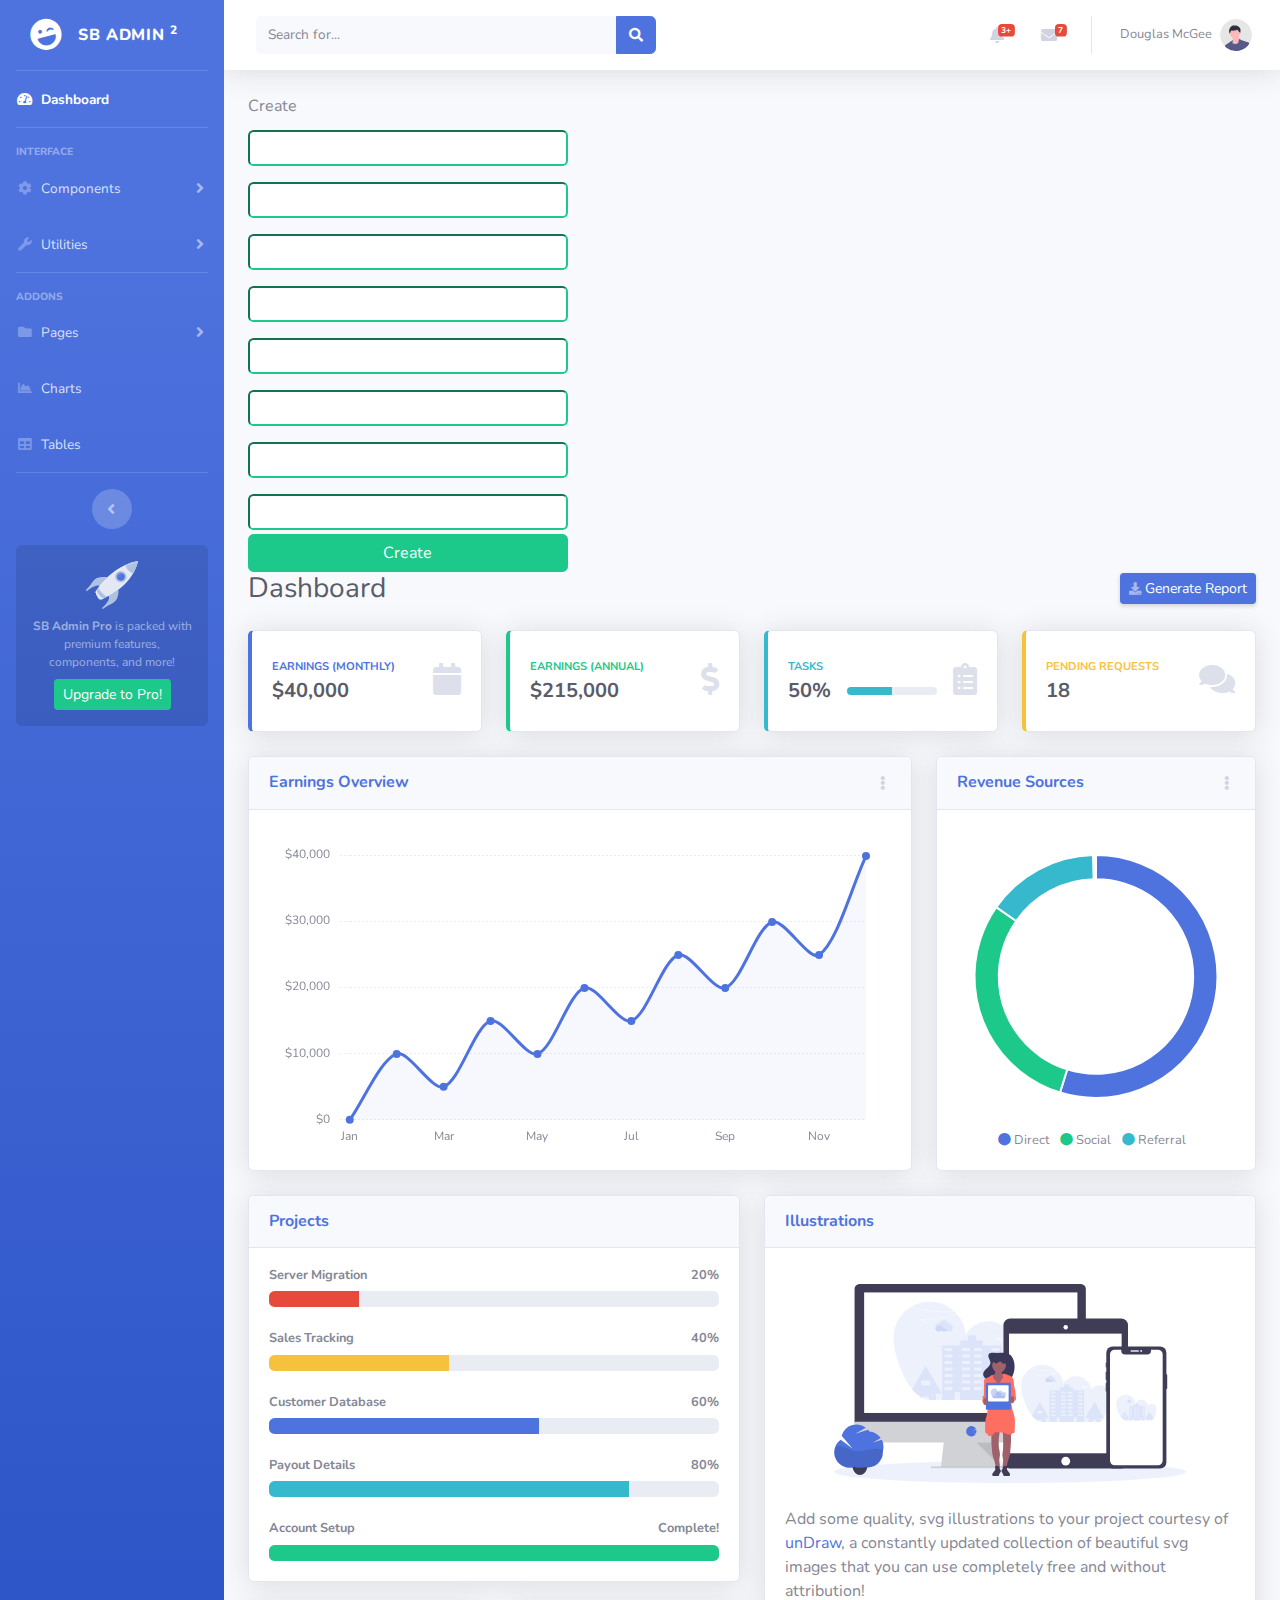
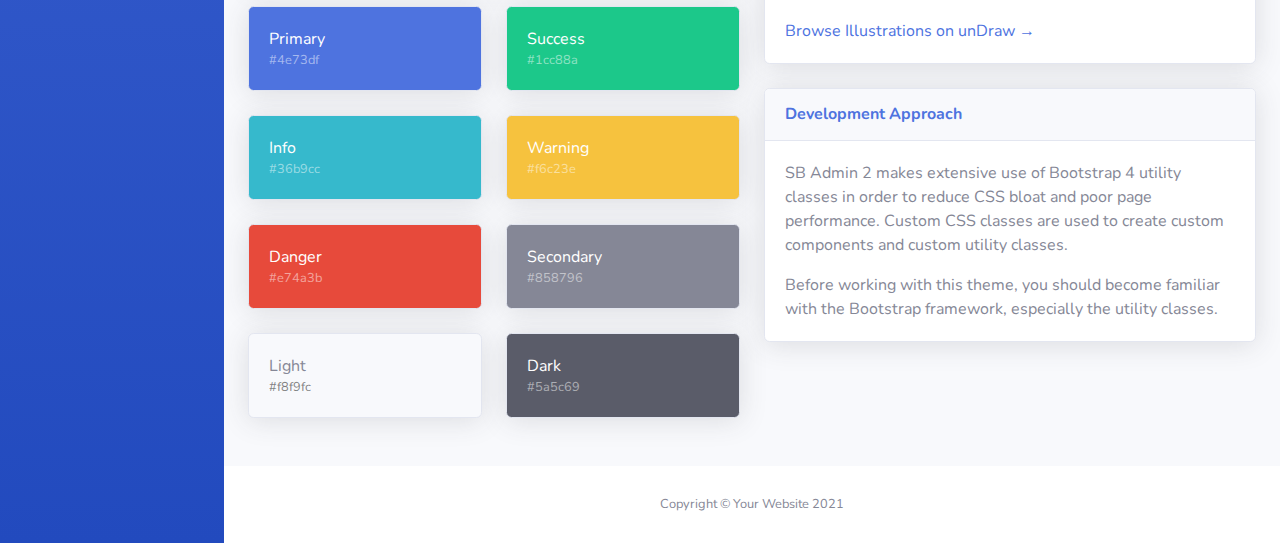
==== admin panel/index.html @ 1e3c400e "Admin Panel" ====
<!DOCTYPE html>
<html lang="en">

<head>

    <meta charset="utf-8">
    <meta http-equiv="X-UA-Compatible" content="IE=edge">
    <meta name="viewport" content="width=device-width, initial-scale=1, shrink-to-fit=no">
    <meta name="description" content="">
    <meta name="author" content="">

    <title>SB Admin 2 - Dashboard</title>

    <!-- Custom fonts for this template-->
    <link href="vendor/fontawesome-free/css/all.min.css" rel="stylesheet" type="text/css">
    <link
        href="https://fonts.googleapis.com/css?family=Nunito:200,200i,300,300i,400,400i,600,600i,700,700i,800,800i,900,900i"
        rel="stylesheet">

    <!-- Custom styles for this template-->
    <link href="css/sb-admin-2.min.css" rel="stylesheet">

</head>

<body id="page-top">

    <!-- Page Wrapper -->
    <div id="wrapper">

        <!-- Sidebar -->
        <ul class="navbar-nav bg-gradient-primary sidebar sidebar-dark accordion" id="accordionSidebar">

            <!-- Sidebar - Brand -->
            <a class="sidebar-brand d-flex align-items-center justify-content-center" href="index.html">
                <div class="sidebar-brand-icon rotate-n-15">
                    <i class="fas fa-laugh-wink"></i>
                </div>
                <div class="sidebar-brand-text mx-3">SB Admin <sup>2</sup></div>
            </a>

            <!-- Divider -->
            <hr class="sidebar-divider my-0">

            <!-- Nav Item - Dashboard -->
            <li class="nav-item active">
                <a class="nav-link" href="index.html">
                    <i class="fas fa-fw fa-tachometer-alt"></i>
                    <span>Dashboard</span></a>
            </li>

            <!-- Divider -->
            <hr class="sidebar-divider">

            <!-- Heading -->
            <div class="sidebar-heading">
                Interface
            </div>

            <!-- Nav Item - Pages Collapse Menu -->
            <li class="nav-item">
                <a class="nav-link collapsed" href="#" data-toggle="collapse" data-target="#collapseTwo"
                    aria-expanded="true" aria-controls="collapseTwo">
                    <i class="fas fa-fw fa-cog"></i>
                    <span>Components</span>
                </a>
                <div id="collapseTwo" class="collapse" aria-labelledby="headingTwo" data-parent="#accordionSidebar">
                    <div class="bg-white py-2 collapse-inner rounded">
                        <h6 class="collapse-header">Custom Components:</h6>
                        <a class="collapse-item" href="buttons.html">Buttons</a>
                        <a class="collapse-item" href="cards.html">Cards</a>
                    </div>
                </div>
            </li>

            <!-- Nav Item - Utilities Collapse Menu -->
            <li class="nav-item">
                <a class="nav-link collapsed" href="#" data-toggle="collapse" data-target="#collapseUtilities"
                    aria-expanded="true" aria-controls="collapseUtilities">
                    <i class="fas fa-fw fa-wrench"></i>
                    <span>Utilities</span>
                </a>
                <div id="collapseUtilities" class="collapse" aria-labelledby="headingUtilities"
                    data-parent="#accordionSidebar">
                    <div class="bg-white py-2 collapse-inner rounded">
                        <h6 class="collapse-header">Custom Utilities:</h6>
                        <a class="collapse-item" href="utilities-color.html">Colors</a>
                        <a class="collapse-item" href="utilities-border.html">Borders</a>
                        <a class="collapse-item" href="utilities-animation.html">Animations</a>
                        <a class="collapse-item" href="utilities-other.html">Other</a>
                    </div>
                </div>
            </li>

            <!-- Divider -->
            <hr class="sidebar-divider">

            <!-- Heading -->
            <div class="sidebar-heading">
                Addons
            </div>

            <!-- Nav Item - Pages Collapse Menu -->
            <li class="nav-item">
                <a class="nav-link collapsed" href="#" data-toggle="collapse" data-target="#collapsePages"
                    aria-expanded="true" aria-controls="collapsePages">
                    <i class="fas fa-fw fa-folder"></i>
                    <span>Pages</span>
                </a>
                <div id="collapsePages" class="collapse" aria-labelledby="headingPages" data-parent="#accordionSidebar">
                    <div class="bg-white py-2 collapse-inner rounded">
                        <h6 class="collapse-header">Login Screens:</h6>
                        <a class="collapse-item" href="login.html">Login</a>
                        <a class="collapse-item" href="register.html">Register</a>
                        <a class="collapse-item" href="forgot-password.html">Forgot Password</a>
                        <div class="collapse-divider"></div>
                        <h6 class="collapse-header">Other Pages:</h6>
                        <a class="collapse-item" href="404.html">404 Page</a>
                        <a class="collapse-item" href="blank.html">Blank Page</a>
                    </div>
                </div>
            </li>

            <!-- Nav Item - Charts -->
            <li class="nav-item">
                <a class="nav-link" href="charts.html">
                    <i class="fas fa-fw fa-chart-area"></i>
                    <span>Charts</span></a>
            </li>

            <!-- Nav Item - Tables -->
            <li class="nav-item">
                <a class="nav-link" href="tables.html">
                    <i class="fas fa-fw fa-table"></i>
                    <span>Tables</span></a>
            </li>

            <!-- Divider -->
            <hr class="sidebar-divider d-none d-md-block">

            <!-- Sidebar Toggler (Sidebar) -->
            <div class="text-center d-none d-md-inline">
                <button class="rounded-circle border-0" id="sidebarToggle"></button>
            </div>

            <!-- Sidebar Message -->
            <div class="sidebar-card d-none d-lg-flex">
                <img class="sidebar-card-illustration mb-2" src="img/undraw_rocket.svg" alt="...">
                <p class="text-center mb-2"><strong>SB Admin Pro</strong> is packed with premium features, components, and more!</p>
                <a class="btn btn-success btn-sm" href="https://startbootstrap.com/theme/sb-admin-pro">Upgrade to Pro!</a>
            </div>

        </ul>
        <!-- End of Sidebar -->

        <!-- Content Wrapper -->
        <div id="content-wrapper" class="d-flex flex-column">

            <!-- Main Content -->
            <div id="content">

                <!-- Topbar -->
                <nav class="navbar navbar-expand navbar-light bg-white topbar mb-4 static-top shadow">

                    <!-- Sidebar Toggle (Topbar) -->
                    <button id="sidebarToggleTop" class="btn btn-link d-md-none rounded-circle mr-3">
                        <i class="fa fa-bars"></i>
                    </button>

                    <!-- Topbar Search -->
                    <form
                        class="d-none d-sm-inline-block form-inline mr-auto ml-md-3 my-2 my-md-0 mw-100 navbar-search">
                        <div class="input-group">
                            <input type="text" class="form-control bg-light border-0 small" placeholder="Search for..."
                                aria-label="Search" aria-describedby="basic-addon2">
                            <div class="input-group-append">
                                <button class="btn btn-primary" type="button">
                                    <i class="fas fa-search fa-sm"></i>
                                </button>
                            </div>
                        </div>
                    </form>

                    <!-- Topbar Navbar -->
                    <ul class="navbar-nav ml-auto">

                        <!-- Nav Item - Search Dropdown (Visible Only XS) -->
                        <li class="nav-item dropdown no-arrow d-sm-none">
                            <a class="nav-link dropdown-toggle" href="#" id="searchDropdown" role="button"
                                data-toggle="dropdown" aria-haspopup="true" aria-expanded="false">
                                <i class="fas fa-search fa-fw"></i>
                            </a>
                            <!-- Dropdown - Messages -->
                            <div class="dropdown-menu dropdown-menu-right p-3 shadow animated--grow-in"
                                aria-labelledby="searchDropdown">
                                <form class="form-inline mr-auto w-100 navbar-search">
                                    <div class="input-group">
                                        <input type="text" class="form-control bg-light border-0 small"
                                            placeholder="Search for..." aria-label="Search"
                                            aria-describedby="basic-addon2">
                                        <div class="input-group-append">
                                            <button class="btn btn-primary" type="button">
                                                <i class="fas fa-search fa-sm"></i>
                                            </button>
                                        </div>
                                    </div>
                                </form>
                            </div>
                        </li>

                        <!-- Nav Item - Alerts -->
                        <li class="nav-item dropdown no-arrow mx-1">
                            <a class="nav-link dropdown-toggle" href="#" id="alertsDropdown" role="button"
                                data-toggle="dropdown" aria-haspopup="true" aria-expanded="false">
                                <i class="fas fa-bell fa-fw"></i>
                                <!-- Counter - Alerts -->
                                <span class="badge badge-danger badge-counter">3+</span>
                            </a>
                            <!-- Dropdown - Alerts -->
                            <div class="dropdown-list dropdown-menu dropdown-menu-right shadow animated--grow-in"
                                aria-labelledby="alertsDropdown">
                                <h6 class="dropdown-header">
                                    Alerts Center
                                </h6>
                                <a class="dropdown-item d-flex align-items-center" href="#">
                                    <div class="mr-3">
                                        <div class="icon-circle bg-primary">
                                            <i class="fas fa-file-alt text-white"></i>
                                        </div>
                                    </div>
                                    <div>
                                        <div class="small text-gray-500">December 12, 2019</div>
                                        <span class="font-weight-bold">A new monthly report is ready to download!</span>
                                    </div>
                                </a>
                                <a class="dropdown-item d-flex align-items-center" href="#">
                                    <div class="mr-3">
                                        <div class="icon-circle bg-success">
                                            <i class="fas fa-donate text-white"></i>
                                        </div>
                                    </div>
                                    <div>
                                        <div class="small text-gray-500">December 7, 2019</div>
                                        $290.29 has been deposited into your account!
                                    </div>
                                </a>
                                <a class="dropdown-item d-flex align-items-center" href="#">
                                    <div class="mr-3">
                                        <div class="icon-circle bg-warning">
                                            <i class="fas fa-exclamation-triangle text-white"></i>
                                        </div>
                                    </div>
                                    <div>
                                        <div class="small text-gray-500">December 2, 2019</div>
                                        Spending Alert: We've noticed unusually high spending for your account.
                                    </div>
                                </a>
                                <a class="dropdown-item text-center small text-gray-500" href="#">Show All Alerts</a>
                            </div>
                        </li>

                        <!-- Nav Item - Messages -->
                        <li class="nav-item dropdown no-arrow mx-1">
                            <a class="nav-link dropdown-toggle" href="#" id="messagesDropdown" role="button"
                                data-toggle="dropdown" aria-haspopup="true" aria-expanded="false">
                                <i class="fas fa-envelope fa-fw"></i>
                                <!-- Counter - Messages -->
                                <span class="badge badge-danger badge-counter">7</span>
                            </a>
                            <!-- Dropdown - Messages -->
                            <div class="dropdown-list dropdown-menu dropdown-menu-right shadow animated--grow-in"
                                aria-labelledby="messagesDropdown">
                                <h6 class="dropdown-header">
                                    Message Center
                                </h6>
                                <a class="dropdown-item d-flex align-items-center" href="#">
                                    <div class="dropdown-list-image mr-3">
                                        <img class="rounded-circle" src="img/undraw_profile_1.svg"
                                            alt="...">
                                        <div class="status-indicator bg-success"></div>
                                    </div>
                                    <div class="font-weight-bold">
                                        <div class="text-truncate">Hi there! I am wondering if you can help me with a
                                            problem I've been having.</div>
                                        <div class="small text-gray-500">Emily Fowler · 58m</div>
                                    </div>
                                </a>
                                <a class="dropdown-item d-flex align-items-center" href="#">
                                    <div class="dropdown-list-image mr-3">
                                        <img class="rounded-circle" src="img/undraw_profile_2.svg"
                                            alt="...">
                                        <div class="status-indicator"></div>
                                    </div>
                                    <div>
                                        <div class="text-truncate">I have the photos that you ordered last month, how
                                            would you like them sent to you?</div>
                                        <div class="small text-gray-500">Jae Chun · 1d</div>
                                    </div>
                                </a>
                                <a class="dropdown-item d-flex align-items-center" href="#">
                                    <div class="dropdown-list-image mr-3">
                                        <img class="rounded-circle" src="img/undraw_profile_3.svg"
                                            alt="...">
                                        <div class="status-indicator bg-warning"></div>
                                    </div>
                                    <div>
                                        <div class="text-truncate">Last month's report looks great, I am very happy with
                                            the progress so far, keep up the good work!</div>
                                        <div class="small text-gray-500">Morgan Alvarez · 2d</div>
                                    </div>
                                </a>
                                <a class="dropdown-item d-flex align-items-center" href="#">
                                    <div class="dropdown-list-image mr-3">
                                        <img class="rounded-circle" src="https://source.unsplash.com/Mv9hjnEUHR4/60x60"
                                            alt="...">
                                        <div class="status-indicator bg-success"></div>
                                    </div>
                                    <div>
                                        <div class="text-truncate">Am I a good boy? The reason I ask is because someone
                                            told me that people say this to all dogs, even if they aren't good...</div>
                                        <div class="small text-gray-500">Chicken the Dog · 2w</div>
                                    </div>
                                </a>
                                <a class="dropdown-item text-center small text-gray-500" href="#">Read More Messages</a>
                            </div>
                        </li>

                        <div class="topbar-divider d-none d-sm-block"></div>

                        <!-- Nav Item - User Information -->
                        <li class="nav-item dropdown no-arrow">
                            <a class="nav-link dropdown-toggle" href="#" id="userDropdown" role="button"
                                data-toggle="dropdown" aria-haspopup="true" aria-expanded="false">
                                <span class="mr-2 d-none d-lg-inline text-gray-600 small">Douglas McGee</span>
                                <img class="img-profile rounded-circle"
                                    src="img/undraw_profile.svg">
                            </a>
                            <!-- Dropdown - User Information -->
                            <div class="dropdown-menu dropdown-menu-right shadow animated--grow-in"
                                aria-labelledby="userDropdown">
                                <a class="dropdown-item" href="#">
                                    <i class="fas fa-user fa-sm fa-fw mr-2 text-gray-400"></i>
                                    Profile
                                </a>
                                <a class="dropdown-item" href="#">
                                    <i class="fas fa-cogs fa-sm fa-fw mr-2 text-gray-400"></i>
                                    Settings
                                </a>
                                <a class="dropdown-item" href="#">
                                    <i class="fas fa-list fa-sm fa-fw mr-2 text-gray-400"></i>
                                    Activity Log
                                </a>
                                <div class="dropdown-divider"></div>
                                <a class="dropdown-item" href="#" data-toggle="modal" data-target="#logoutModal">
                                    <i class="fas fa-sign-out-alt fa-sm fa-fw mr-2 text-gray-400"></i>
                                    Logout
                                </a>
                            </div>
                        </li>

                    </ul>

                </nav>
                <!-- End of Topbar -->

                <!-- Begin Page Content -->
                <div class="container-fluid">
<!--     
                    CRUD Create Start -->
                    <div class="row">
                        <div class="col-12">Create</div>
                        <div class="col-lg-4 col-md-6 col-sm-10 col-xs-12 d-flex flex-column">
                            <label for="" ></label>
                            <input type="text" id="" class="my-1 px-2 py-1 rounded border-success">
                            <label for="" ></label>
                            <input type="text" id="" class="my-1 px-2 py-1 rounded border-success">
                            <label for="" ></label>
                            <input type="text" id="" class="my-1 px-2 py-1 rounded border-success">
                            <label for="" ></label>
                            <input type="text" id="" class="my-1 px-2 py-1 rounded border-success">
                            <label for="" ></label>
                            <input type="text" id="" class="my-1 px-2 py-1 rounded border-success">
                            <label for="" ></label>
                            <input type="text" id="" class="my-1 px-2 py-1 rounded border-success">
                            <label for="" ></label>
                            <input type="text" id="" class="my-1 px-2 py-1 rounded border-success">
                            <label for="" ></label>
                            <input type="text" id="" class="my-1 px-2 py-1 rounded border-success">
                            <button class="btn btn-success" id="create-btn">Create</button>
                        </div>
                    </div>


                    <!-- Page Heading -->
                    <div class="d-sm-flex align-items-center justify-content-between mb-4">
                        <h1 class="h3 mb-0 text-gray-800">Dashboard</h1>
                        <a href="#" class="d-none d-sm-inline-block btn btn-sm btn-primary shadow-sm"><i
                                class="fas fa-download fa-sm text-white-50"></i> Generate Report</a>
                    </div>

                    <!-- Content Row -->
                    <div class="row">

                        <!-- Earnings (Monthly) Card Example -->
                        <div class="col-xl-3 col-md-6 mb-4">
                            <div class="card border-left-primary shadow h-100 py-2">
                                <div class="card-body">
                                    <div class="row no-gutters align-items-center">
                                        <div class="col mr-2">
                                            <div class="text-xs font-weight-bold text-primary text-uppercase mb-1">
                                                Earnings (Monthly)</div>
                                            <div class="h5 mb-0 font-weight-bold text-gray-800">$40,000</div>
                                        </div>
                                        <div class="col-auto">
                                            <i class="fas fa-calendar fa-2x text-gray-300"></i>
                                        </div>
                                    </div>
                                </div>
                            </div>
                        </div>

                        <!-- Earnings (Monthly) Card Example -->
                        <div class="col-xl-3 col-md-6 mb-4">
                            <div class="card border-left-success shadow h-100 py-2">
                                <div class="card-body">
                                    <div class="row no-gutters align-items-center">
                                        <div class="col mr-2">
                                            <div class="text-xs font-weight-bold text-success text-uppercase mb-1">
                                                Earnings (Annual)</div>
                                            <div class="h5 mb-0 font-weight-bold text-gray-800">$215,000</div>
                                        </div>
                                        <div class="col-auto">
                                            <i class="fas fa-dollar-sign fa-2x text-gray-300"></i>
                                        </div>
                                    </div>
                                </div>
                            </div>
                        </div>

                        <!-- Earnings (Monthly) Card Example -->
                        <div class="col-xl-3 col-md-6 mb-4">
                            <div class="card border-left-info shadow h-100 py-2">
                                <div class="card-body">
                                    <div class="row no-gutters align-items-center">
                                        <div class="col mr-2">
                                            <div class="text-xs font-weight-bold text-info text-uppercase mb-1">Tasks
                                            </div>
                                            <div class="row no-gutters align-items-center">
                                                <div class="col-auto">
                                                    <div class="h5 mb-0 mr-3 font-weight-bold text-gray-800">50%</div>
                                                </div>
                                                <div class="col">
                                                    <div class="progress progress-sm mr-2">
                                                        <div class="progress-bar bg-info" role="progressbar"
                                                            style="width: 50%" aria-valuenow="50" aria-valuemin="0"
                                                            aria-valuemax="100"></div>
                                                    </div>
                                                </div>
                                            </div>
                                        </div>
                                        <div class="col-auto">
                                            <i class="fas fa-clipboard-list fa-2x text-gray-300"></i>
                                        </div>
                                    </div>
                                </div>
                            </div>
                        </div>

                        <!-- Pending Requests Card Example -->
                        <div class="col-xl-3 col-md-6 mb-4">
                            <div class="card border-left-warning shadow h-100 py-2">
                                <div class="card-body">
                                    <div class="row no-gutters align-items-center">
                                        <div class="col mr-2">
                                            <div class="text-xs font-weight-bold text-warning text-uppercase mb-1">
                                                Pending Requests</div>
                                            <div class="h5 mb-0 font-weight-bold text-gray-800">18</div>
                                        </div>
                                        <div class="col-auto">
                                            <i class="fas fa-comments fa-2x text-gray-300"></i>
                                        </div>
                                    </div>
                                </div>
                            </div>
                        </div>
                    </div>

                    <!-- Content Row -->

                    <div class="row">

                        <!-- Area Chart -->
                        <div class="col-xl-8 col-lg-7">
                            <div class="card shadow mb-4">
                                <!-- Card Header - Dropdown -->
                                <div
                                    class="card-header py-3 d-flex flex-row align-items-center justify-content-between">
                                    <h6 class="m-0 font-weight-bold text-primary">Earnings Overview</h6>
                                    <div class="dropdown no-arrow">
                                        <a class="dropdown-toggle" href="#" role="button" id="dropdownMenuLink"
                                            data-toggle="dropdown" aria-haspopup="true" aria-expanded="false">
                                            <i class="fas fa-ellipsis-v fa-sm fa-fw text-gray-400"></i>
                                        </a>
                                        <div class="dropdown-menu dropdown-menu-right shadow animated--fade-in"
                                            aria-labelledby="dropdownMenuLink">
                                            <div class="dropdown-header">Dropdown Header:</div>
                                            <a class="dropdown-item" href="#">Action</a>
                                            <a class="dropdown-item" href="#">Another action</a>
                                            <div class="dropdown-divider"></div>
                                            <a class="dropdown-item" href="#">Something else here</a>
                                        </div>
                                    </div>
                                </div>
                                <!-- Card Body -->
                                <div class="card-body">
                                    <div class="chart-area">
                                        <canvas id="myAreaChart"></canvas>
                                    </div>
                                </div>
                            </div>
                        </div>

                        <!-- Pie Chart -->
                        <div class="col-xl-4 col-lg-5">
                            <div class="card shadow mb-4">
                                <!-- Card Header - Dropdown -->
                                <div
                                    class="card-header py-3 d-flex flex-row align-items-center justify-content-between">
                                    <h6 class="m-0 font-weight-bold text-primary">Revenue Sources</h6>
                                    <div class="dropdown no-arrow">
                                        <a class="dropdown-toggle" href="#" role="button" id="dropdownMenuLink"
                                            data-toggle="dropdown" aria-haspopup="true" aria-expanded="false">
                                            <i class="fas fa-ellipsis-v fa-sm fa-fw text-gray-400"></i>
                                        </a>
                                        <div class="dropdown-menu dropdown-menu-right shadow animated--fade-in"
                                            aria-labelledby="dropdownMenuLink">
                                            <div class="dropdown-header">Dropdown Header:</div>
                                            <a class="dropdown-item" href="#">Action</a>
                                            <a class="dropdown-item" href="#">Another action</a>
                                            <div class="dropdown-divider"></div>
                                            <a class="dropdown-item" href="#">Something else here</a>
                                        </div>
                                    </div>
                                </div>
                                <!-- Card Body -->
                                <div class="card-body">
                                    <div class="chart-pie pt-4 pb-2">
                                        <canvas id="myPieChart"></canvas>
                                    </div>
                                    <div class="mt-4 text-center small">
                                        <span class="mr-2">
                                            <i class="fas fa-circle text-primary"></i> Direct
                                        </span>
                                        <span class="mr-2">
                                            <i class="fas fa-circle text-success"></i> Social
                                        </span>
                                        <span class="mr-2">
                                            <i class="fas fa-circle text-info"></i> Referral
                                        </span>
                                    </div>
                                </div>
                            </div>
                        </div>
                    </div>

                    <!-- Content Row -->
                    <div class="row">

                        <!-- Content Column -->
                        <div class="col-lg-6 mb-4">

                            <!-- Project Card Example -->
                            <div class="card shadow mb-4">
                                <div class="card-header py-3">
                                    <h6 class="m-0 font-weight-bold text-primary">Projects</h6>
                                </div>
                                <div class="card-body">
                                    <h4 class="small font-weight-bold">Server Migration <span
                                            class="float-right">20%</span></h4>
                                    <div class="progress mb-4">
                                        <div class="progress-bar bg-danger" role="progressbar" style="width: 20%"
                                            aria-valuenow="20" aria-valuemin="0" aria-valuemax="100"></div>
                                    </div>
                                    <h4 class="small font-weight-bold">Sales Tracking <span
                                            class="float-right">40%</span></h4>
                                    <div class="progress mb-4">
                                        <div class="progress-bar bg-warning" role="progressbar" style="width: 40%"
                                            aria-valuenow="40" aria-valuemin="0" aria-valuemax="100"></div>
                                    </div>
                                    <h4 class="small font-weight-bold">Customer Database <span
                                            class="float-right">60%</span></h4>
                                    <div class="progress mb-4">
                                        <div class="progress-bar" role="progressbar" style="width: 60%"
                                            aria-valuenow="60" aria-valuemin="0" aria-valuemax="100"></div>
                                    </div>
                                    <h4 class="small font-weight-bold">Payout Details <span
                                            class="float-right">80%</span></h4>
                                    <div class="progress mb-4">
                                        <div class="progress-bar bg-info" role="progressbar" style="width: 80%"
                                            aria-valuenow="80" aria-valuemin="0" aria-valuemax="100"></div>
                                    </div>
                                    <h4 class="small font-weight-bold">Account Setup <span
                                            class="float-right">Complete!</span></h4>
                                    <div class="progress">
                                        <div class="progress-bar bg-success" role="progressbar" style="width: 100%"
                                            aria-valuenow="100" aria-valuemin="0" aria-valuemax="100"></div>
                                    </div>
                                </div>
                            </div>

                            <!-- Color System -->
                            <div class="row">
                                <div class="col-lg-6 mb-4">
                                    <div class="card bg-primary text-white shadow">
                                        <div class="card-body">
                                            Primary
                                            <div class="text-white-50 small">#4e73df</div>
                                        </div>
                                    </div>
                                </div>
                                <div class="col-lg-6 mb-4">
                                    <div class="card bg-success text-white shadow">
                                        <div class="card-body">
                                            Success
                                            <div class="text-white-50 small">#1cc88a</div>
                                        </div>
                                    </div>
                                </div>
                                <div class="col-lg-6 mb-4">
                                    <div class="card bg-info text-white shadow">
                                        <div class="card-body">
                                            Info
                                            <div class="text-white-50 small">#36b9cc</div>
                                        </div>
                                    </div>
                                </div>
                                <div class="col-lg-6 mb-4">
                                    <div class="card bg-warning text-white shadow">
                                        <div class="card-body">
                                            Warning
                                            <div class="text-white-50 small">#f6c23e</div>
                                        </div>
                                    </div>
                                </div>
                                <div class="col-lg-6 mb-4">
                                    <div class="card bg-danger text-white shadow">
                                        <div class="card-body">
                                            Danger
                                            <div class="text-white-50 small">#e74a3b</div>
                                        </div>
                                    </div>
                                </div>
                                <div class="col-lg-6 mb-4">
                                    <div class="card bg-secondary text-white shadow">
                                        <div class="card-body">
                                            Secondary
                                            <div class="text-white-50 small">#858796</div>
                                        </div>
                                    </div>
                                </div>
                                <div class="col-lg-6 mb-4">
                                    <div class="card bg-light text-black shadow">
                                        <div class="card-body">
                                            Light
                                            <div class="text-black-50 small">#f8f9fc</div>
                                        </div>
                                    </div>
                                </div>
                                <div class="col-lg-6 mb-4">
                                    <div class="card bg-dark text-white shadow">
                                        <div class="card-body">
                                            Dark
                                            <div class="text-white-50 small">#5a5c69</div>
                                        </div>
                                    </div>
                                </div>
                            </div>

                        </div>

                        <div class="col-lg-6 mb-4">

                            <!-- Illustrations -->
                            <div class="card shadow mb-4">
                                <div class="card-header py-3">
                                    <h6 class="m-0 font-weight-bold text-primary">Illustrations</h6>
                                </div>
                                <div class="card-body">
                                    <div class="text-center">
                                        <img class="img-fluid px-3 px-sm-4 mt-3 mb-4" style="width: 25rem;"
                                            src="img/undraw_posting_photo.svg" alt="...">
                                    </div>
                                    <p>Add some quality, svg illustrations to your project courtesy of <a
                                            target="_blank" rel="nofollow" href="https://undraw.co/">unDraw</a>, a
                                        constantly updated collection of beautiful svg images that you can use
                                        completely free and without attribution!</p>
                                    <a target="_blank" rel="nofollow" href="https://undraw.co/">Browse Illustrations on
                                        unDraw &rarr;</a>
                                </div>
                            </div>

                            <!-- Approach -->
                            <div class="card shadow mb-4">
                                <div class="card-header py-3">
                                    <h6 class="m-0 font-weight-bold text-primary">Development Approach</h6>
                                </div>
                                <div class="card-body">
                                    <p>SB Admin 2 makes extensive use of Bootstrap 4 utility classes in order to reduce
                                        CSS bloat and poor page performance. Custom CSS classes are used to create
                                        custom components and custom utility classes.</p>
                                    <p class="mb-0">Before working with this theme, you should become familiar with the
                                        Bootstrap framework, especially the utility classes.</p>
                                </div>
                            </div>

                        </div>
                    </div>

                </div>
                <!-- /.container-fluid -->

            </div>
            <!-- End of Main Content -->

            <!-- Footer -->
            <footer class="sticky-footer bg-white">
                <div class="container my-auto">
                    <div class="copyright text-center my-auto">
                        <span>Copyright &copy; Your Website 2021</span>
                    </div>
                </div>
            </footer>
            <!-- End of Footer -->

        </div>
        <!-- End of Content Wrapper -->

    </div>
    <!-- End of Page Wrapper -->

    <!-- Scroll to Top Button-->
    <a class="scroll-to-top rounded" href="#page-top">
        <i class="fas fa-angle-up"></i>
    </a>

    <!-- Logout Modal-->
    <div class="modal fade" id="logoutModal" tabindex="-1" role="dialog" aria-labelledby="exampleModalLabel"
        aria-hidden="true">
        <div class="modal-dialog" role="document">
            <div class="modal-content">
                <div class="modal-header">
                    <h5 class="modal-title" id="exampleModalLabel">Ready to Leave?</h5>
                    <button class="close" type="button" data-dismiss="modal" aria-label="Close">
                        <span aria-hidden="true">×</span>
                    </button>
                </div>
                <div class="modal-body">Select "Logout" below if you are ready to end your current session.</div>
                <div class="modal-footer">
                    <button class="btn btn-secondary" type="button" data-dismiss="modal">Cancel</button>
                    <a class="btn btn-primary" href="login.html">Logout</a>
                </div>
            </div>
        </div>
    </div>

    <!-- Bootstrap core JavaScript-->
    <script src="vendor/jquery/jquery.min.js"></script>
    <script src="vendor/bootstrap/js/bootstrap.bundle.min.js"></script>

    <!-- Core plugin JavaScript-->
    <script src="vendor/jquery-easing/jquery.easing.min.js"></script>

    <!-- Custom scripts for all pages-->
    <script src="js/sb-admin-2.min.js"></script>

    <!-- Page level plugins -->
    <script src="vendor/chart.js/Chart.min.js"></script>

    <!-- Page level custom scripts -->
    <script src="js/demo/chart-area-demo.js"></script>
    <script src="js/demo/chart-pie-demo.js"></script>
    <script type="module">
        // Import the functions you need from the SDKs you need
        import { initializeApp } from "https://www.gstatic.com/firebasejs/9.22.2/firebase-app.js";
        // TODO: Add SDKs for Firebase products that you want to use
        // https://firebase.google.com/docs/web/setup#available-libraries
      
        // Your web app's Firebase configuration
        const firebaseConfig = {
          apiKey: "AIzaSyCdS3B3Dwtb0K33GQwwFfk_P2BWDoDvxXA",
          authDomain: "movies-59241.firebaseapp.com",
          databaseURL: "https://movies-59241-default-rtdb.firebaseio.com",
          projectId: "movies-59241",
          storageBucket: "movies-59241.appspot.com",
          messagingSenderId: "477142513746",
          appId: "1:477142513746:web:a6c7ae16a52e899c2b078b"
        };
      
        // Initialize Firebase
        const app = initializeApp(firebaseConfig);
      </script>
</body>

</html>
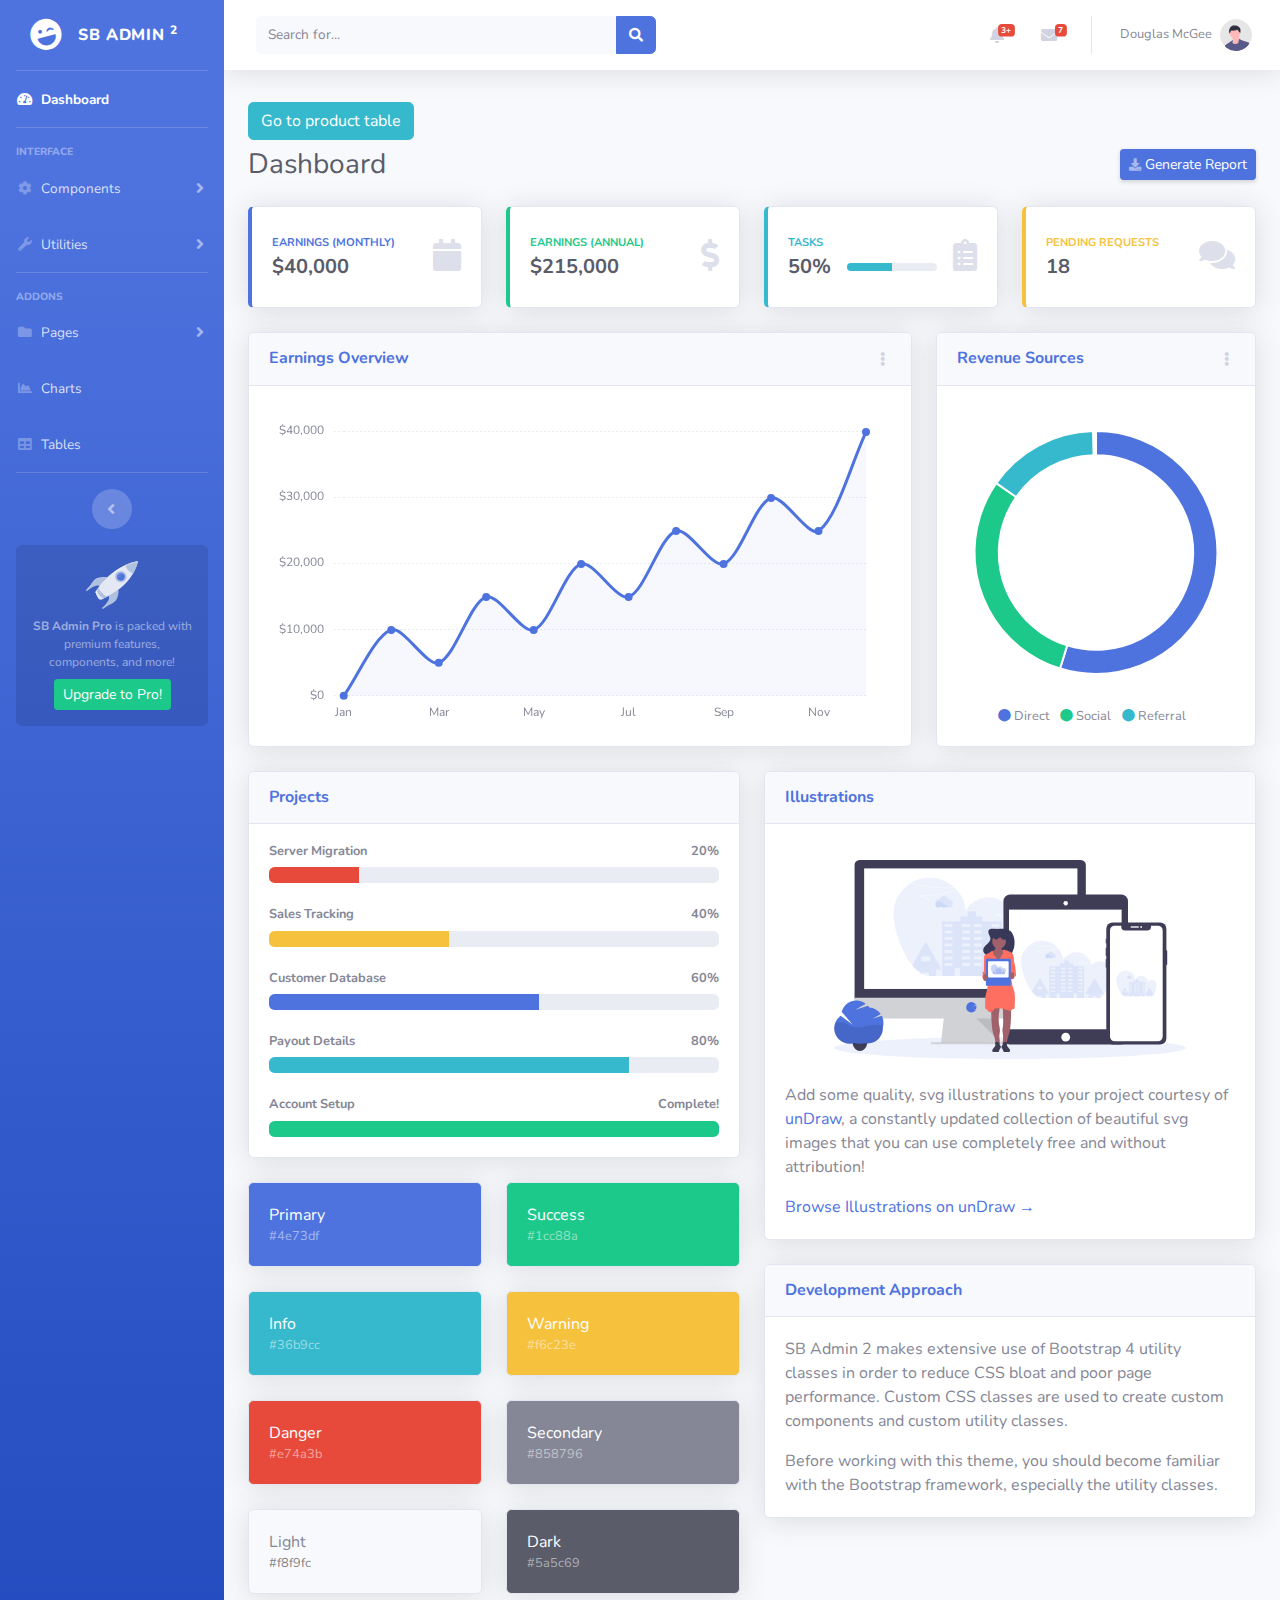
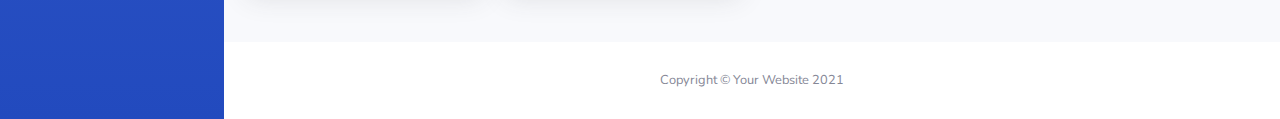
==== commit aae26aaa: "completed" ====
--- a/admin panel/index.html
+++ b/admin panel/index.html
@@ -366,29 +366,8 @@
                 <div class="container-fluid">
 <!--     
                     CRUD Create Start -->
-                    <div class="row">
-                        <div class="col-12">Create</div>
-                        <div class="col-lg-4 col-md-6 col-sm-10 col-xs-12 d-flex flex-column">
-                            <label for="" ></label>
-                            <input type="text" id="" class="my-1 px-2 py-1 rounded border-success">
-                            <label for="" ></label>
-                            <input type="text" id="" class="my-1 px-2 py-1 rounded border-success">
-                            <label for="" ></label>
-                            <input type="text" id="" class="my-1 px-2 py-1 rounded border-success">
-                            <label for="" ></label>
-                            <input type="text" id="" class="my-1 px-2 py-1 rounded border-success">
-                            <label for="" ></label>
-                            <input type="text" id="" class="my-1 px-2 py-1 rounded border-success">
-                            <label for="" ></label>
-                            <input type="text" id="" class="my-1 px-2 py-1 rounded border-success">
-                            <label for="" ></label>
-                            <input type="text" id="" class="my-1 px-2 py-1 rounded border-success">
-                            <label for="" ></label>
-                            <input type="text" id="" class="my-1 px-2 py-1 rounded border-success">
-                            <button class="btn btn-success" id="create-btn">Create</button>
-                        </div>
-                    </div>
-
+                    
+         <a href="/table.html" class="btn btn-info my-2">Go to product table</a>
 
                     <!-- Page Heading -->
                     <div class="d-sm-flex align-items-center justify-content-between mb-4">
